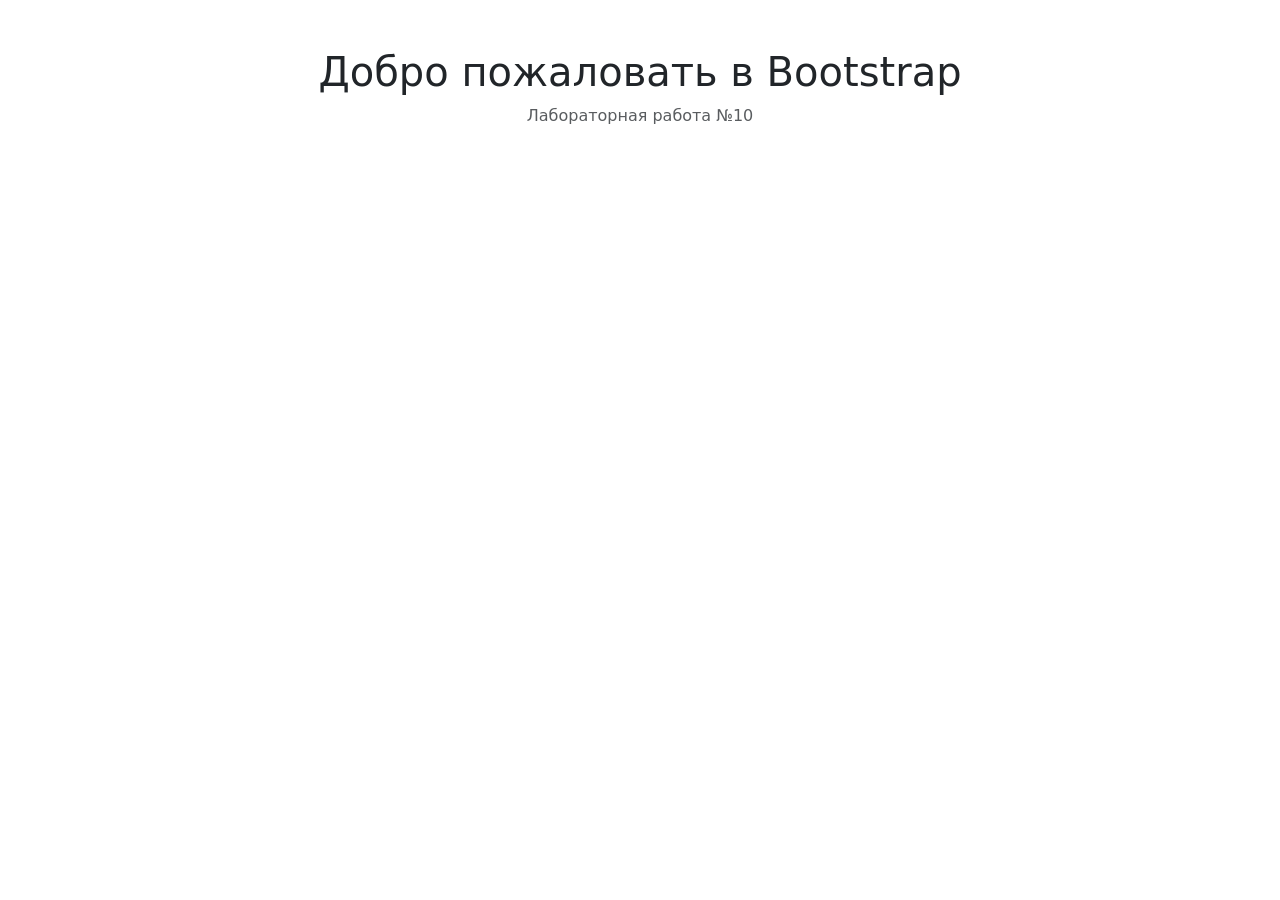
==== index.html @ 015f3136 "Step 2: Bootstrap connection via CDN" ====
<!DOCTYPE html>
<html lang="ru">
<head>
    <meta charset="UTF-8">
    <meta name="viewport" content="width=device-width, initial-scale=1.0">
    <title>Bootstrap Lab - Zhuravskii</title>
    <link 
        href="https://cdn.jsdelivr.net/npm/bootstrap@5.3.8/dist/css/bootstrap.min.css"
        rel="stylesheet" 
        integrity="sha384-sRIl4kxILFvY47J16cr9ZwB07vP4J8+LH7qKQnuqkuIAvNWLzeN8tE5YBujZqJLB" 
        crossorigin="anonymous"
        />
    <link rel="stylesheet" href="custom.css">

</head>
<body>
    <div class="container">
        <h1 class="text-center mt-5">Добро пожаловать в Bootstrap</h1>
        <p class="text-center text-muted">Лабораторная работа №10</p>
    </div>
    <script
    src="https://cdn.jsdelivr.net/npm/bootstrap@5.3.8/dist/js/bootstrap.bundle.min.js" 
    integrity="sha384-FKyoEForCGlyvwx9Hj09JcYn3nv7wiPVlz7YYwJrWVcXK/BmnVDxM+D2scQbITxI" 
    crossorigin="anonymous"
    ></script>
</html>
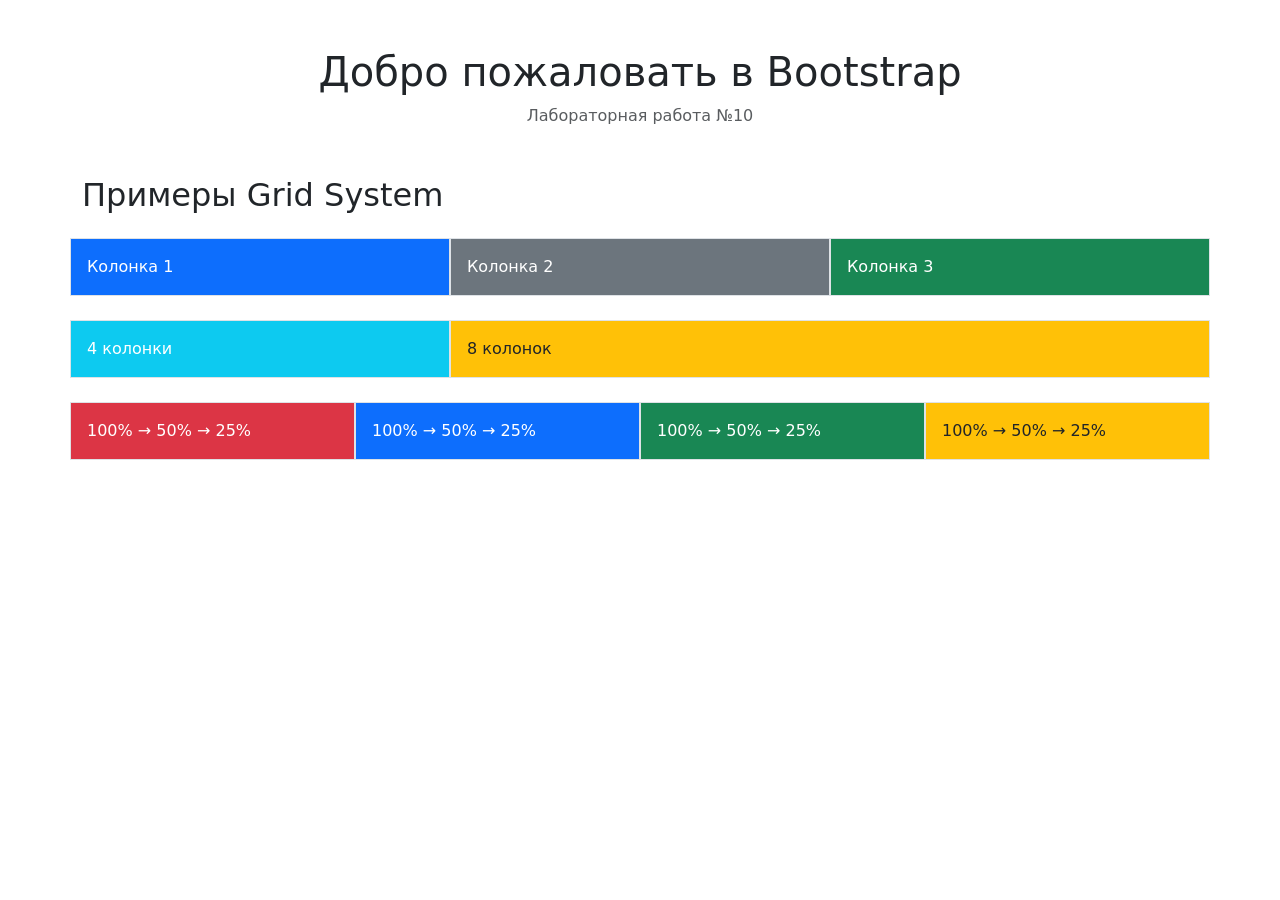
==== commit 5312f0bc: "Step 3: Bootstrap grid system examples" ====
--- a/index.html
+++ b/index.html
@@ -23,4 +23,26 @@
     integrity="sha384-FKyoEForCGlyvwx9Hj09JcYn3nv7wiPVlz7YYwJrWVcXK/BmnVDxM+D2scQbITxI" 
     crossorigin="anonymous"
     ></script>
+
+    <div class="container mt-5">
+<h2 class="mb-4">Примеры Grid System</h2>
+<!-- Пример 1: Равные колонки -->
+<div class="row mb-4">
+<div class="col bg-primary text-white p-3 border">Колонка 1</div>
+<div class="col bg-secondary text-white p-3 border">Колонка 2</div>
+<div class="col bg-success text-white p-3 border">Колонка 3</div>
+</div>
+<!-- Пример 2: Фиксированная ширина -->
+<div class="row mb-4">
+<div class="col-4 bg-info text-white p-3 border">4 колонки</div>
+<div class="col-8 bg-warning text-dark p-3 border">8 колонок</div>
+</div>
+<!-- Пример 3: Адаптивные колонки -->
+<div class="row mb-4">
+<div class="col-12 col-md-6 col-lg-3 bg-danger text-white p-3 border mb-2">100% → 50% → 25%</div>
+<div class="col-12 col-md-6 col-lg-3 bg-primary text-white p-3 border mb-2">100% → 50% → 25%</div>
+<div class="col-12 col-md-6 col-lg-3 bg-success text-white p-3 border mb-2">100% → 50% → 25%</div>
+<div class="col-12 col-md-6 col-lg-3 bg-warning text-dark p-3 border mb-2">100% → 50% → 25%</div>
+</div>
+</div>
 </html>
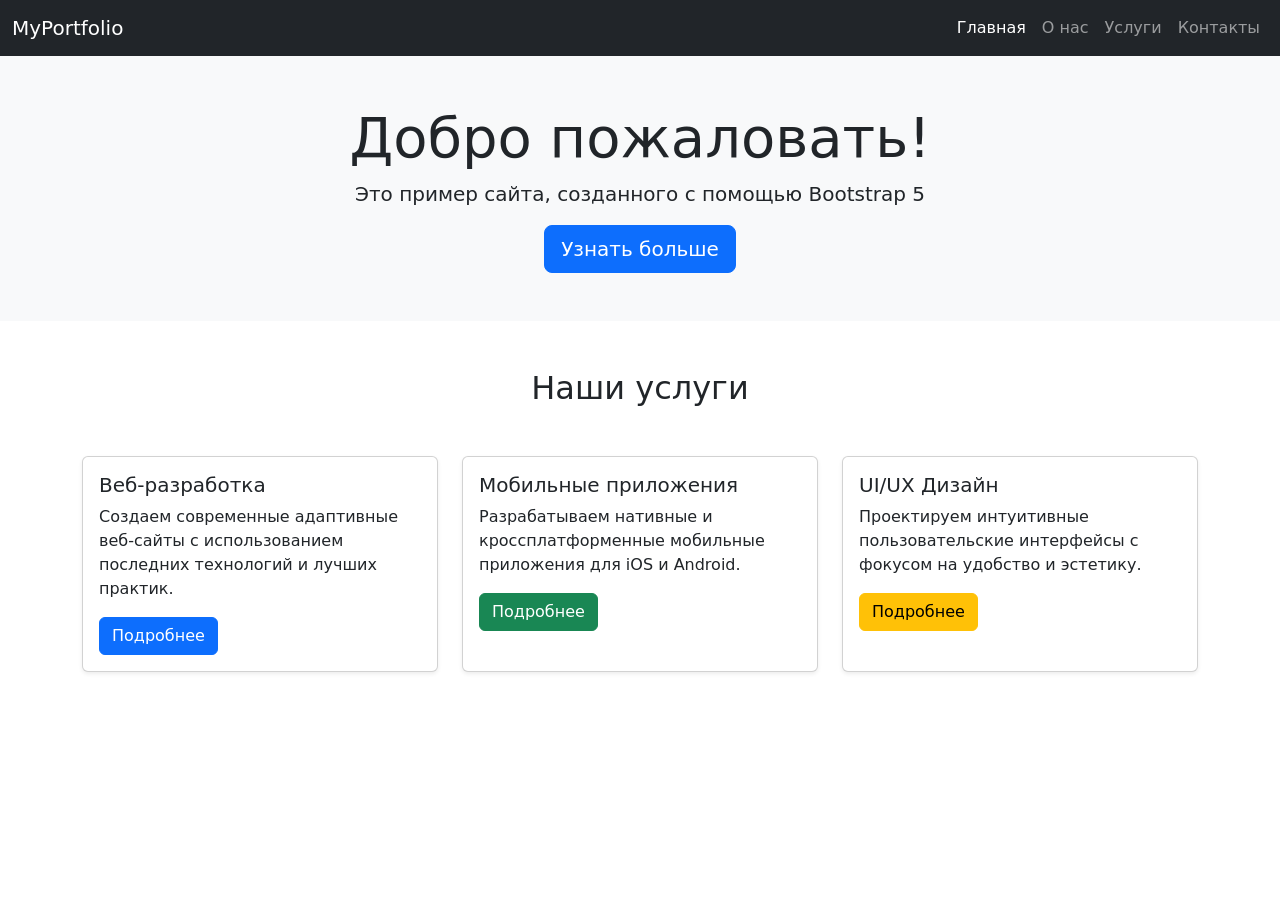
==== commit 0150c8fc: "Step 5: Bootstrap cards component" ====
--- a/index.html
+++ b/index.html
@@ -14,35 +14,127 @@
 
 </head>
 <body>
-    <div class="container">
-        <h1 class="text-center mt-5">Добро пожаловать в Bootstrap</h1>
-        <p class="text-center text-muted">Лабораторная работа №10</p>
-    </div>
+    
     <script
     src="https://cdn.jsdelivr.net/npm/bootstrap@5.3.8/dist/js/bootstrap.bundle.min.js" 
     integrity="sha384-FKyoEForCGlyvwx9Hj09JcYn3nv7wiPVlz7YYwJrWVcXK/BmnVDxM+D2scQbITxI" 
     crossorigin="anonymous"
     ></script>
-
+    
+<!--<div class="container">
+        <h1 class="text-center mt-5">Добро пожаловать в Bootstrap</h1>
+        <p class="text-center text-muted">Лабораторная работа №10</p>
+    </div>
     <div class="container mt-5">
-<h2 class="mb-4">Примеры Grid System</h2>
+<h2 class="mb-4">Примеры Grid System</h2>-->
 <!-- Пример 1: Равные колонки -->
-<div class="row mb-4">
+<!--<div class="row mb-4">
 <div class="col bg-primary text-white p-3 border">Колонка 1</div>
 <div class="col bg-secondary text-white p-3 border">Колонка 2</div>
 <div class="col bg-success text-white p-3 border">Колонка 3</div>
-</div>
+</div>-->
 <!-- Пример 2: Фиксированная ширина -->
-<div class="row mb-4">
+<!--<div class="row mb-4">
 <div class="col-4 bg-info text-white p-3 border">4 колонки</div>
 <div class="col-8 bg-warning text-dark p-3 border">8 колонок</div>
-</div>
+</div>-->
 <!-- Пример 3: Адаптивные колонки -->
-<div class="row mb-4">
+<!--<div class="row mb-4">
 <div class="col-12 col-md-6 col-lg-3 bg-danger text-white p-3 border mb-2">100% → 50% → 25%</div>
 <div class="col-12 col-md-6 col-lg-3 bg-primary text-white p-3 border mb-2">100% → 50% → 25%</div>
 <div class="col-12 col-md-6 col-lg-3 bg-success text-white p-3 border mb-2">100% → 50% → 25%</div>
 <div class="col-12 col-md-6 col-lg-3 bg-warning text-dark p-3 border mb-2">100% → 50% → 25%</div>
+</div>-->
+
+<!-- Навигационная панель -->
+<nav class="navbar navbar-expand-lg navbar-dark bg-dark">
+<div class="container-fluid">
+<a class="navbar-brand" href="#">MyPortfolio</a>
+<!-- Кнопка для мобильного меню -->
+<button
+class="navbar-toggler"
+type="button"
+data-bs-toggle="collapse"
+data-bs-target="#navbarNav"
+aria-controls="navbarNav"
+aria-expanded="false"
+aria-label="Toggle navigation"
+>
+<span class="navbar-toggler-icon"></span>
+</button>
+<!-- Пункты меню -->
+<div class="collapse navbar-collapse" id="navbarNav">
+<ul class="navbar-nav ms-auto">
+<li class="nav-item">
+<a class="nav-link active" href="#home">Главная</a>
+</li>
+<li class="nav-item">
+<a class="nav-link" href="#about">О нас</a>
+</li>
+<li class="nav-item">
+<a class="nav-link" href="#services">Услуги</a>
+</li>
+<li class="nav-item">
+<a class="nav-link" href="#contact">Контакты</a>
+</li>
+</ul>
 </div>
 </div>
+</nav>
+<!-- Hero секция -->
+<div class="container-fluid bg-light py-5" id="home">
+<div class="container text-center">
+<h1 class="display-4">Добро пожаловать!</h1>
+<p class="lead">Это пример сайта, созданного с помощью Bootstrap 5</p>
+<button class="btn btn-primary btn-lg">Узнать больше</button>
+</div>
+</div>
+
+
+<!-- Секция с карточками -->
+<div class="container my-5" id="services">
+<h2 class="text-center mb-5">Наши услуги</h2>
+<div class="row g-4">
+<!-- Карточка 1 -->
+<div class="col-12 col-md-6 col-lg-4">
+<div class="card h-100 shadow-sm">
+<div class="card-body">
+<h5 class="card-title">Веб-разработка</h5>
+<p class="card-text">
+Создаем современные адаптивные веб-сайты с использованием
+последних технологий и лучших практик.
+</p>
+<a href="#" class="btn btn-primary">Подробнее</a>
+</div>
+</div>
+</div>
+<!-- Карточка 2 -->
+<div class="col-12 col-md-6 col-lg-4">
+<div class="card h-100 shadow-sm">
+<div class="card-body">
+<h5 class="card-title">Мобильные приложения</h5>
+<p class="card-text">
+Разрабатываем нативные и кроссплатформенные мобильные приложения
+для iOS и Android.
+</p>
+<a href="#" class="btn btn-success">Подробнее</a>
+</div>
+</div>
+</div>
+<!-- Карточка 3 -->
+<div class="col-12 col-md-6 col-lg-4">
+<div class="card h-100 shadow-sm">
+<div class="card-body">
+<h5 class="card-title">UI/UX Дизайн</h5>
+<p class="card-text">
+Проектируем интуитивные пользовательские интерфейсы с фокусом на
+удобство и эстетику.
+</p>
+<a href="#" class="btn btn-warning">Подробнее</a>
+</div>
+</div>
+</div>
+</div>
+</div>
+
 </html>
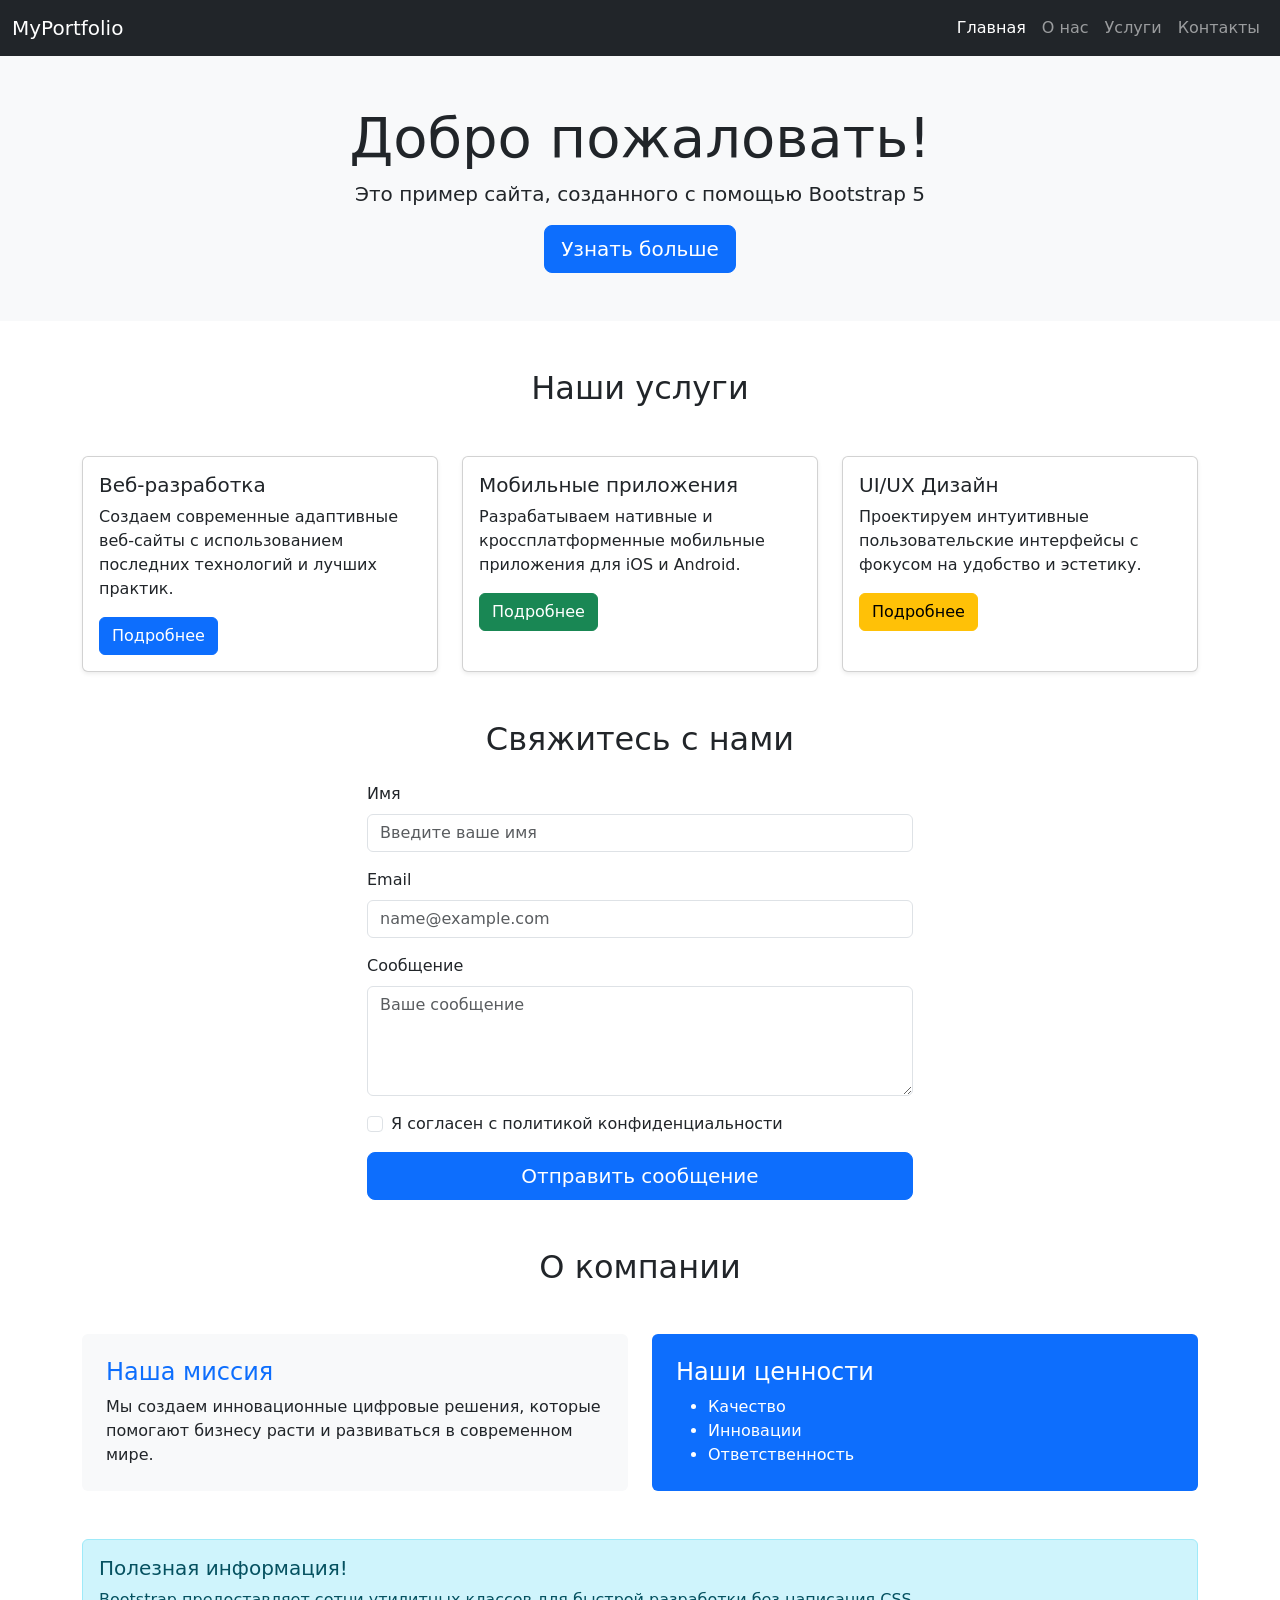
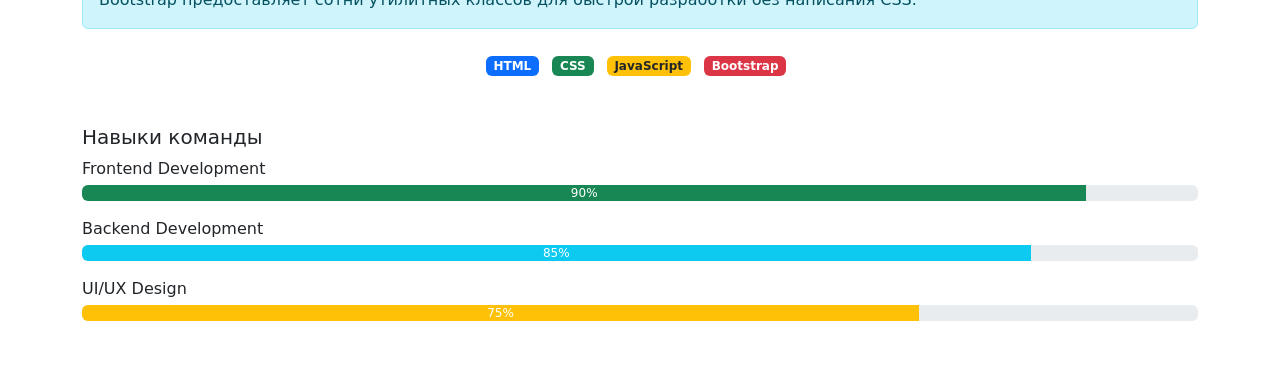
==== commit 2c44c71c: "Step 7: Bootstrap utility classes" ====
--- a/index.html
+++ b/index.html
@@ -137,4 +137,191 @@
 </div>
 </div>
 
+<!-- Секция с формой -->
+<div class="container my-5" id="contact">
+<div class="row justify-content-center">
+<div class="col-lg-6">
+<h2 class="text-center mb-4">Свяжитесь с нами</h2>
+<form id="contactForm" class="needs-validation" novalidate>
+<!-- Имя -->
+<div class="mb-3">
+<label for="name" class="form-label">Имя</label>
+<input
+type="text"
+class="form-control"
+id="name"
+placeholder="Введите ваше имя"
+required
+/>
+<div class="invalid-feedback">Пожалуйста, введите ваше имя</div>
+</div>
+<!-- Email -->
+<div class="mb-3">
+<label for="email" class="form-label">Email</label>
+<input
+type="email"
+class="form-control"
+id="email"
+placeholder="name@example.com"
+required
+/>
+<div class="invalid-feedback">
+Пожалуйста, введите корректный email
+</div>
+</div>
+<!-- Сообщение -->
+<div class="mb-3">
+<label for="message" class="form-label">Сообщение</label>
+<textarea
+class="form-control"
+id="message"
+rows="4"
+placeholder="Ваше сообщение"
+required
+></textarea>
+<div class="invalid-feedback">Пожалуйста, введите сообщение</div>
+</div>
+<!-- Checkbox -->
+<div class="mb-3 form-check">
+<input
+type="checkbox"
+class="form-check-input"
+id="agree"
+required
+/>
+<label class="form-check-label" for="agree">
+Я согласен с политикой конфиденциальности
+</label>
+<div class="invalid-feedback">
+Вы должны согласиться с условиями
+</div>
+</div>
+<!-- Кнопка отправки -->
+<div class="d-grid">
+<button type="submit" class="btn btn-primary btn-lg">
+Отправить сообщение
+</button>
+</div>
+</form>
+</div>
+</div>
+</div>
+
+<script>
+// Валидация формы Bootstrap
+(function () {
+"use strict";
+const form = document.getElementById("contactForm");
+form.addEventListener(
+"submit",
+function (event) {
+if (!form.checkValidity()) {
+event.preventDefault();
+event.stopPropagation();
+} else {
+event.preventDefault();
+alert("Форма успешно отправлена!");
+form.reset();
+form.classList.remove("was-validated");
+}
+form.classList.add("was-validated");
+},
+false
+);
+})();
+</script>
+
+
+<!-- Секция утилитных классов -->
+<div class="container my-5" id="about">
+<h2 class="text-center mb-5">О компании</h2>
+<!-- Отступы и выравнивание -->
+<div class="row">
+<div class="col-md-6 mb-4">
+<div class="p-4 bg-light rounded">
+<h4 class="text-primary">Наша миссия</h4>
+<p class="mb-0">
+Мы создаем инновационные цифровые решения, которые помогают
+бизнесу расти и развиваться в современном мире.
+</p>
+</div>
+</div>
+<div class="col-md-6 mb-4">
+<div class="p-4 bg-primary text-white rounded">
+<h4>Наши ценности</h4>
+<ul class="mb-0">
+<li>Качество</li>
+<li>Инновации</li>
+<li>Ответственность</li>
+</ul>
+</div>
+</div>
+</div>
+<!-- Примеры утилитных классов -->
+<div class="alert alert-info mt-4" role="alert">
+<h5 class="alert-heading">Полезная информация!</h5>
+<p class="mb-0">
+Bootstrap предоставляет сотни утилитных классов для быстрой разработки
+без написания CSS.
+</p>
+</div>
+<!-- Бейджи и кнопки -->
+<div class="text-center mt-4">
+<span class="badge bg-primary me-2">HTML</span>
+<span class="badge bg-success me-2">CSS</span>
+<span class="badge bg-warning text-dark me-2">JavaScript</span>
+<span class="badge bg-danger me-2">Bootstrap</span>
+</div>
+<!-- Прогресс-бары -->
+<div class="mt-5">
+<h5>Навыки команды</h5>
+<div class="mb-3">
+<label class="mb-1">Frontend Development</label>
+<div class="progress">
+<div
+class="progress-bar bg-success"
+role="progressbar"
+style="width: 90%"
+aria-valuenow="90"
+aria-valuemin="0"
+aria-valuemax="100"
+>
+90%
+</div>
+</div>
+</div>
+<div class="mb-3">
+<label class="mb-1">Backend Development</label>
+<div class="progress">
+<div
+class="progress-bar bg-info"
+role="progressbar"
+style="width: 85%"
+aria-valuenow="85"
+aria-valuemin="0"
+aria-valuemax="100"
+>
+85%
+</div>
+</div>
+</div>
+<div class="mb-3">
+<label class="mb-1">UI/UX Design</label>
+<div class="progress">
+<div
+class="progress-bar bg-warning"
+role="progressbar"
+style="width: 75%"
+aria-valuenow="75"
+aria-valuemin="0"
+aria-valuemax="100"
+>
+75%
+</div>
+</div>
+</div>
+</div>
+</div>
+
+
 </html>
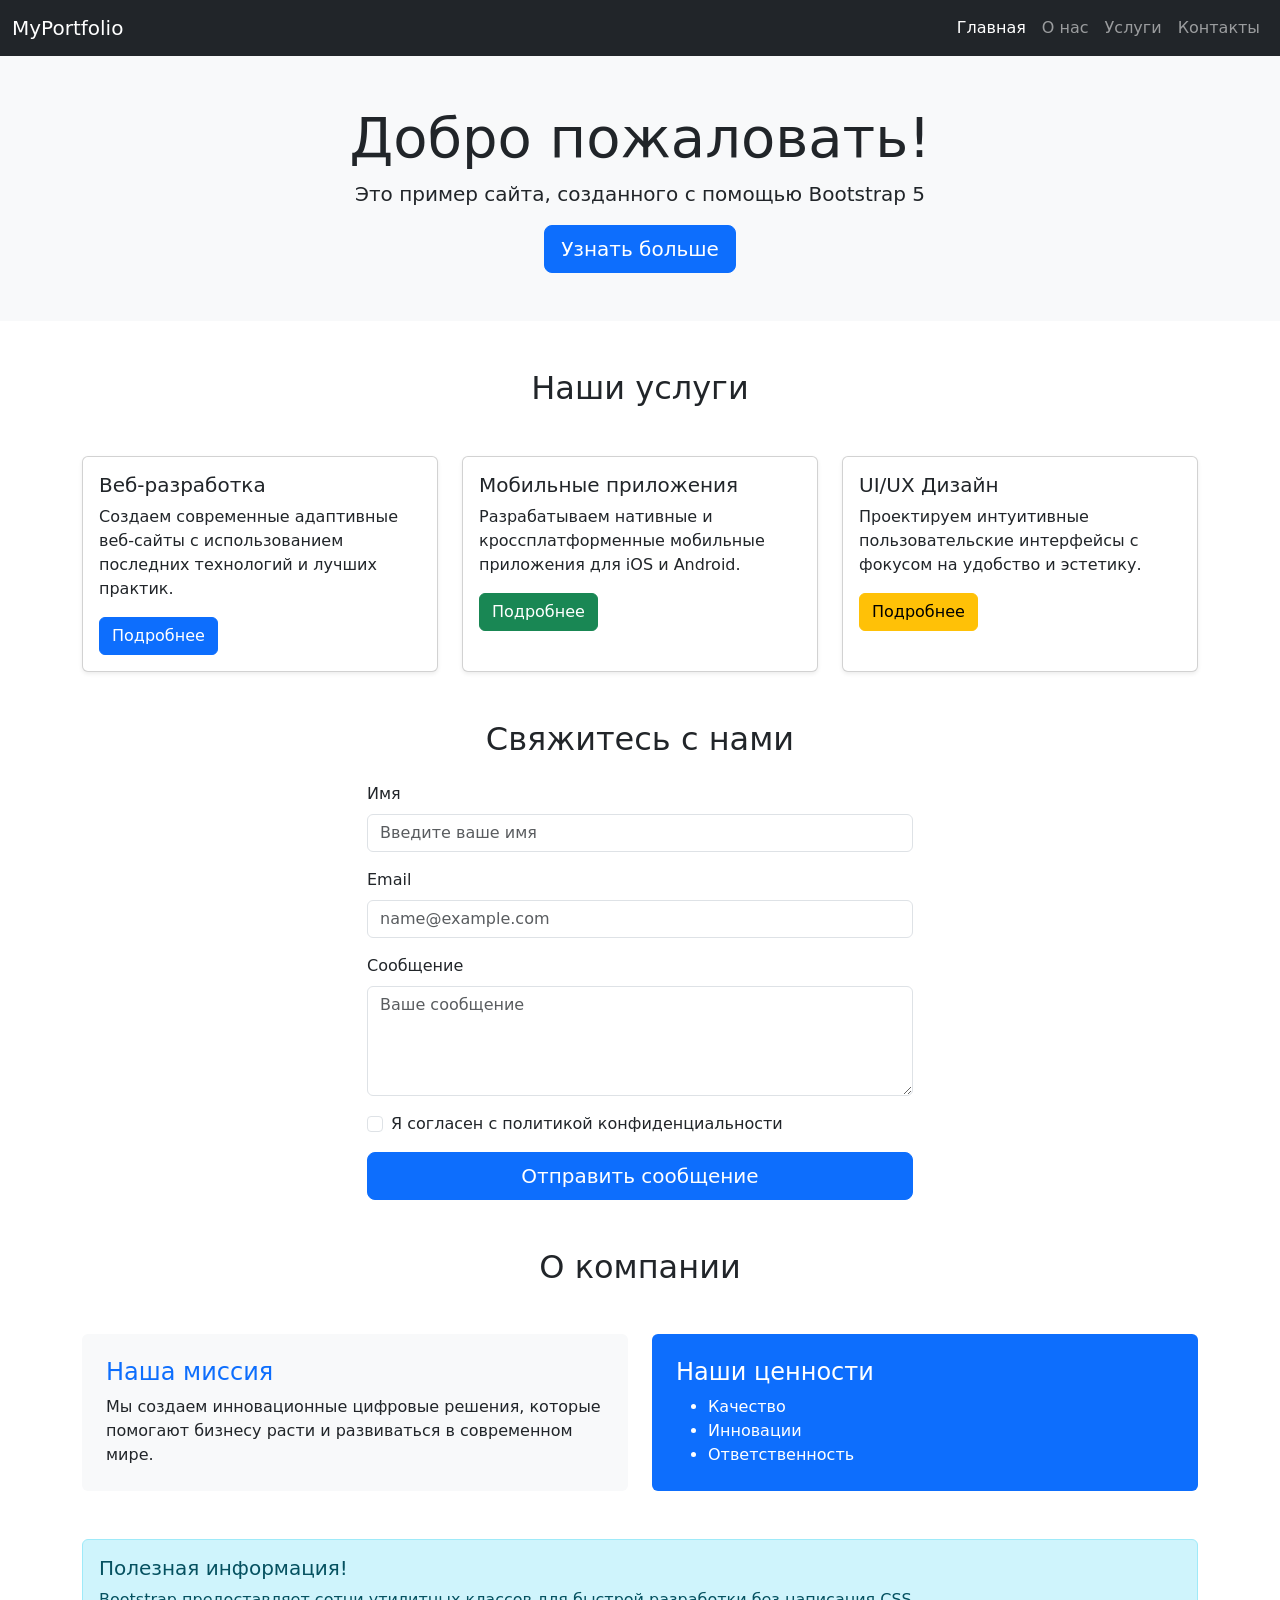
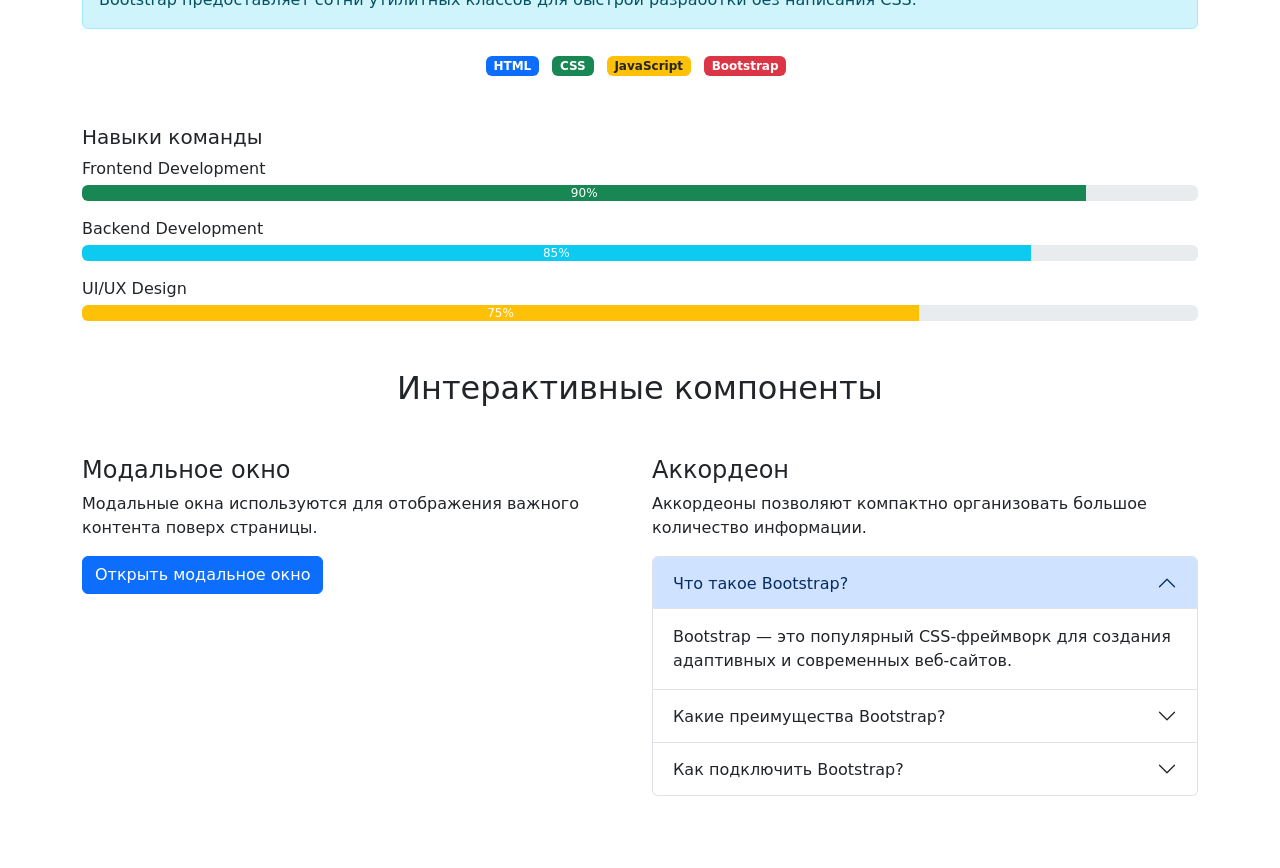
==== commit 899028ba: "Step 8: Bootstrap modal and accordion" ====
--- a/index.html
+++ b/index.html
@@ -324,4 +324,155 @@
 </div>
 
 
+<!-- Секция с модальным окном и аккордеоном -->
+<div class="container my-5">
+<h2 class="text-center mb-5">Интерактивные компоненты</h2>
+<div class="row">
+<!-- Модальное окно -->
+<div class="col-md-6 mb-4">
+<h4>Модальное окно</h4>
+<p>
+Модальные окна используются для отображения важного контента поверх
+страницы.
+</p>
+<!-- Кнопка открытия модального окна -->
+<button
+type="button"
+class="btn btn-primary"
+data-bs-toggle="modal"
+data-bs-target="#exampleModal"
+>
+Открыть модальное окно
+</button>
+<!-- Само модальное окно -->
+<div
+class="modal fade"
+id="exampleModal"
+tabindex="-1"
+aria-labelledby="exampleModalLabel"
+aria-hidden="true"
+>
+<div class="modal-dialog modal-dialog-centered">
+<div class="modal-content">
+<div class="modal-header">
+<h5 class="modal-title" id="exampleModalLabel">
+Добро пожаловать!
+</h5>
+<button
+type="button"
+class="btn-close"
+data-bs-dismiss="modal"
+aria-label="Close"
+></button>
+</div>
+<div class="modal-body">
+Это пример модального окна Bootstrap. Здесь может быть любой
+контент: текст, формы, изображения.
+</div>
+<div class="modal-footer">
+<button
+type="button"
+class="btn btn-secondary"
+data-bs-dismiss="modal"
+>
+Закрыть
+</button>
+<button type="button" class="btn btn-primary">
+Сохранить изменения
+</button>
+</div>
+</div>
+</div>
+</div>
+</div>
+<!-- Аккордеон -->
+<div class="col-md-6 mb-4">
+<h4>Аккордеон</h4>
+<p>
+Аккордеоны позволяют компактно организовать большое количество информации.
+</p>
+<div class="accordion" id="accordionExample">
+<!-- Элемент 1 -->
+<div class="accordion-item">
+<h2 class="accordion-header" id="headingOne">
+<button
+class="accordion-button"
+type="button"
+data-bs-toggle="collapse"
+data-bs-target="#collapseOne"
+aria-expanded="true"
+aria-controls="collapseOne"
+>
+Что такое Bootstrap?
+</button>
+</h2>
+<div
+id="collapseOne"
+class="accordion-collapse collapse show"
+aria-labelledby="headingOne"
+data-bs-parent="#accordionExample"
+>
+<div class="accordion-body">
+Bootstrap — это популярный CSS-фреймворк для создания
+адаптивных и современных веб-сайтов.
+</div>
+</div>
+</div>
+<!-- Элемент 2 -->
+<div class="accordion-item">
+<h2 class="accordion-header" id="headingTwo">
+<button
+class="accordion-button collapsed"
+type="button"
+data-bs-toggle="collapse"
+data-bs-target="#collapseTwo"
+aria-expanded="false"
+aria-controls="collapseTwo"
+>
+Какие преимущества Bootstrap?
+</button>
+</h2>
+<div
+id="collapseTwo"
+class="accordion-collapse collapse"
+aria-labelledby="headingTwo"
+data-bs-parent="#accordionExample"
+>
+<div class="accordion-body">
+Быстрая разработка, готовые компоненты, адаптивность,
+кроссбраузерность и большое сообщество разработчиков.
+</div>
+</div>
+</div>
+<!-- Элемент 3 -->
+<div class="accordion-item">
+<h2 class="accordion-header" id="headingThree">
+<button
+class="accordion-button collapsed"
+type="button"
+data-bs-toggle="collapse"
+data-bs-target="#collapseThree"
+aria-expanded="false"
+aria-controls="collapseThree"
+>
+Как подключить Bootstrap?
+</button>
+</h2>
+<div
+id="collapseThree"
+class="accordion-collapse collapse"
+aria-labelledby="headingThree"
+data-bs-parent="#accordionExample"
+>
+<div class="accordion-body">
+Bootstrap можно подключить через CDN (быстро) или установить
+локально через npm (для продакшн-проектов).
+</div>
+</div>
+</div>
+</div>
+</div>
+</div>
+</div>
+
 </html>
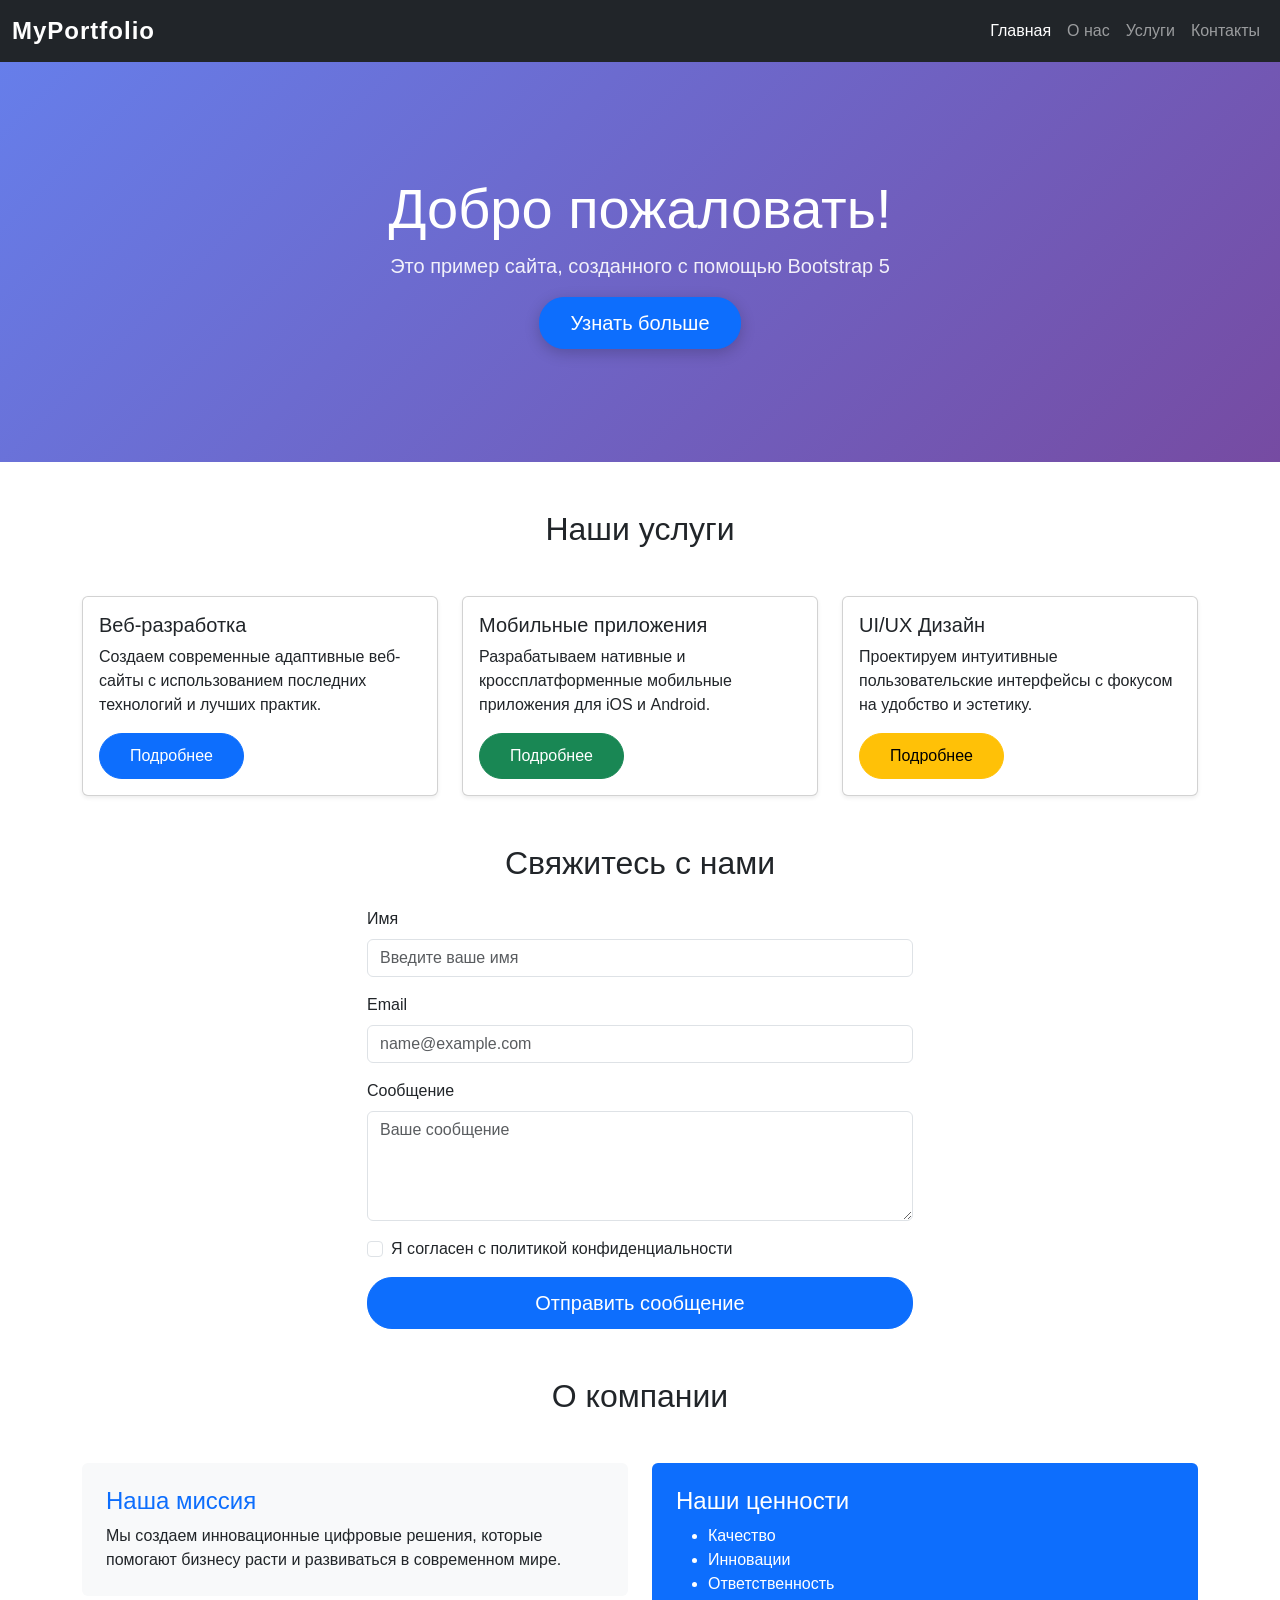
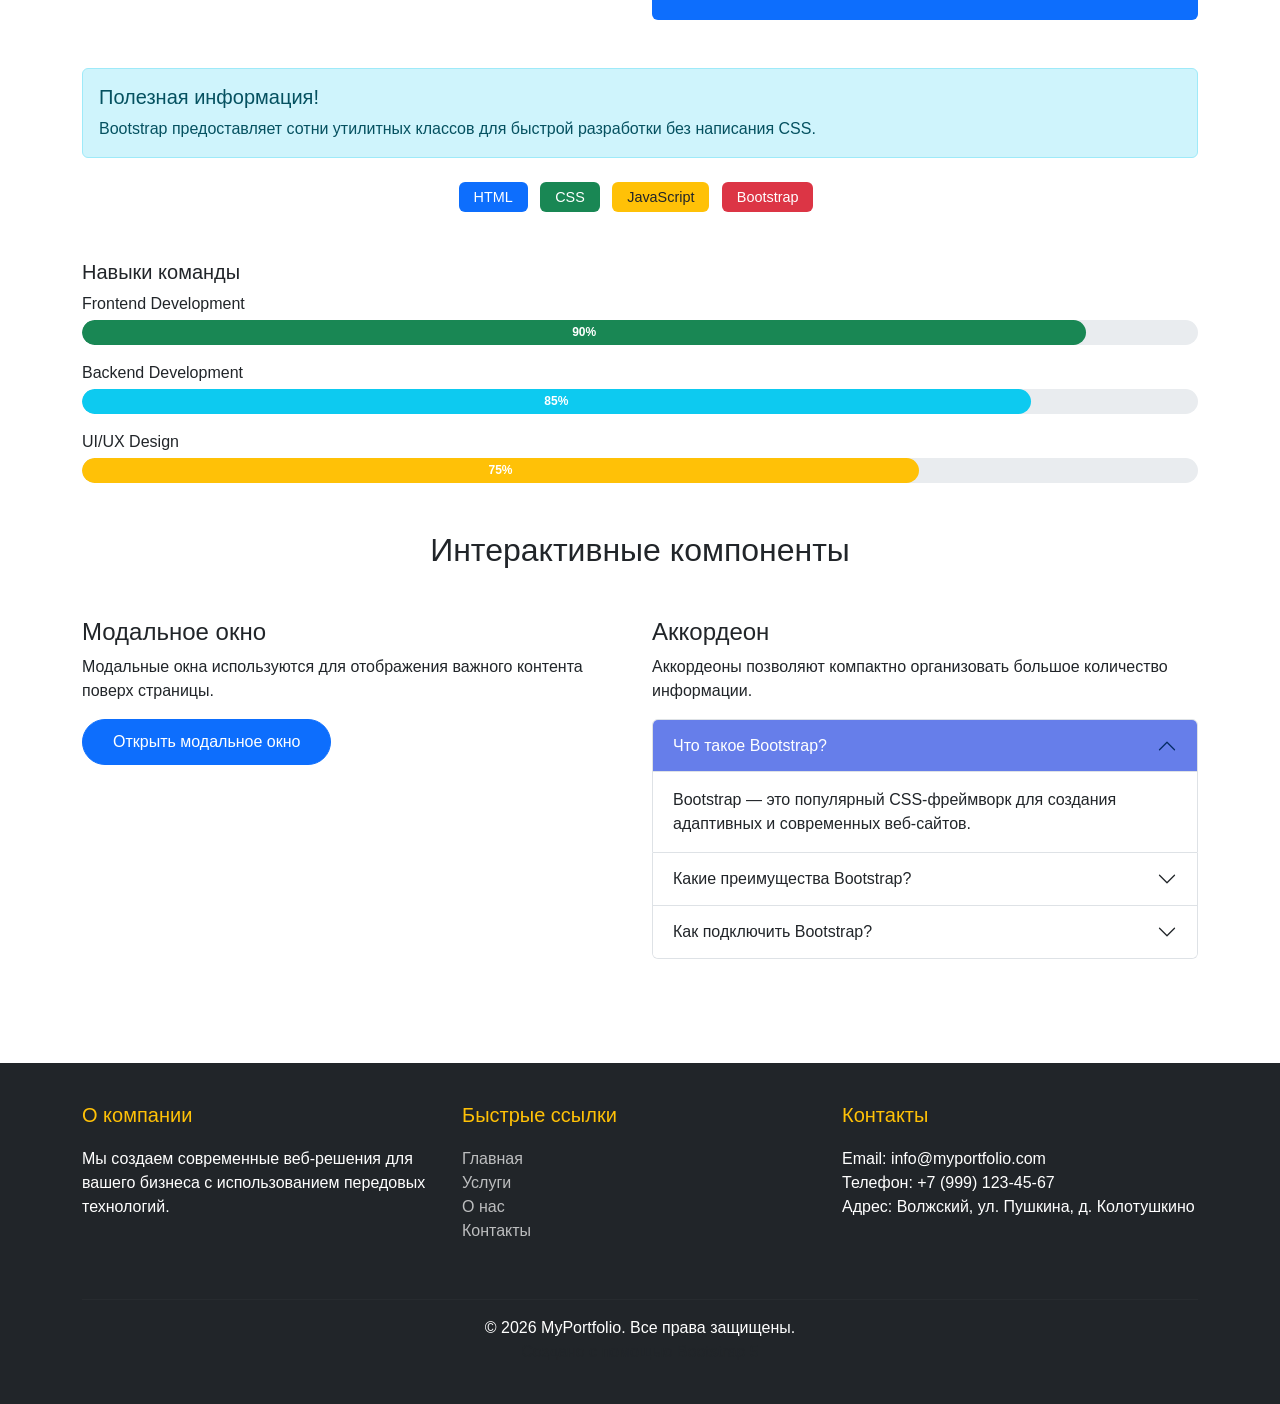
==== commit 51663f1a: "Step 9: custom CSS styles for Bootstrap" ====
--- a/index.html
+++ b/index.html
@@ -475,4 +475,42 @@
 </div>
 </div>
 
+<!-- Футер -->
+<footer>
+<div class="container">
+<div class="row">
+<div class="col-md-4 mb-4">
+<h5>О компании</h5>
+<p>
+Мы создаем современные веб-решения для вашего бизнеса с
+использованием передовых технологий.
+</p>
+</div>
+<div class="col-md-4 mb-4">
+<h5>Быстрые ссылки</h5>
+<ul class="list-unstyled">
+<li><a href="#home">Главная</a></li>
+<li><a href="#services">Услуги</a></li>
+<li><a href="#about">О нас</a></li>
+<li><a href="#contact">Контакты</a></li>
+</ul>
+</div>
+<div class="col-md-4 mb-4">
+<h5>Контакты</h5>
+<ul class="list-unstyled">
+<li>Email: info@myportfolio.com</li>
+<li>Телефон: +7 (999) 123-45-67</li>
+<li>Адрес: Волжский, ул. Пушкина, д. Колотушкино</li>
+</ul>
+</div>
+</div>
+<hr style="border-color: rgba(255, 255, 255, 0.1)" />
+<div class="text-center mt-3">
+<p class="mb-0">&copy; 2026 MyPortfolio. Все права защищены.</p>
+<p class="mb-0 text-muted">Создано с помощью Bootstrap 5</p>
+</div>
+</div>
+</footer>
+
+
 </html>
--- a/custom.css
+++ b/custom.css
@@ -0,0 +1,150 @@
+.card {
+  transition: transform 0.3s ease;
+}
+
+.card:hover {
+  transform: scale(1.05);
+}
+
+/* Общие стили */
+body {
+    font-family: "Segoe UI", Tahoma, Geneva, Verdana, sans-serif;
+}
+
+/* Кастомные цвета для навбара */
+.navbar-brand {
+    font-weight: bold;
+    font-size: 1.5rem;
+    letter-spacing: 1px;
+}
+
+.navbar-dark .navbar-nav .nav-link:hover {
+    color: #ffc107 !important;
+    transition: color 0.3s ease;
+}
+
+/* Улучшение Hero-секции */
+#home {
+    background: linear-gradient(135deg, #667eea 0%, #764ba2 100%);
+    color: white;
+    min-height: 400px;
+    display: flex;
+    align-items: center;
+}
+
+#home h1 {
+    color: white;
+}
+
+#home .lead {
+    color: rgba(255, 255, 255, 0.9);
+}
+
+#home .btn {
+    box-shadow: 0 4px 15px rgba(0, 0, 0, 0.2);
+    transition: transform 0.3s ease;
+}
+
+#home .btn:hover {
+    transform: translateY(-3px);
+    box-shadow: 0 6px 20px rgba(0, 0, 0, 0.3);
+}
+
+/* Анимация для карточек */
+.card {
+    transition: transform 0.3s ease, box-shadow 0.3s ease;
+}
+
+.card:hover {
+    transform: translateY(-10px);
+    box-shadow: 0 10px 30px rgba(0, 0, 0, 0.15) !important;
+}
+
+/* Стилизация кнопок */
+.btn {
+    border-radius: 25px;
+    padding: 10px 30px;
+    font-weight: 500;
+    transition: all 0.3s ease;
+}
+
+/* Улучшение формы */
+.form-control:focus {
+    border-color: #667eea;
+    box-shadow: 0 0 0 0.2rem rgba(102, 126, 234, 0.25);
+}
+
+/* Анимация для бейджей */
+.badge {
+    padding: 8px 15px;
+    font-size: 0.9rem;
+    font-weight: 500;
+    transition: transform 0.2s ease;
+}
+
+.badge:hover {
+    transform: scale(1.1);
+    cursor: pointer;
+}
+
+/* Стилизация прогресс-баров */
+.progress {
+    height: 25px;
+    border-radius: 15px;
+    background-color: #e9ecef;
+}
+
+.progress-bar {
+    border-radius: 15px;
+    font-weight: bold;
+    line-height: 25px;
+}
+
+/* Улучшение аккордеона */
+.accordion-button:not(.collapsed) {
+    background-color: #667eea;
+    color: white;
+}
+
+.accordion-button:focus {
+    box-shadow: none;
+    border-color: #667eea;
+}
+
+/* Футер */
+footer {
+    background-color: #212529;
+    color: white;
+    padding: 40px 0;
+    margin-top: 80px;
+}
+
+footer h5 {
+    color: #ffc107;
+    margin-bottom: 20px;
+}
+
+footer a {
+    color: rgba(255, 255, 255, 0.7);
+    text-decoration: none;
+    transition: color 0.3s ease;
+}
+
+footer a:hover {
+    color: #ffc107;
+}
+
+/* Адаптивность */
+@media (max-width: 768px) {
+    #home {
+        min-height: 300px;
+    }
+
+    #home h1 {
+        font-size: 2rem;
+    }
+
+    .card {
+        margin-bottom: 20px;
+    }
+}
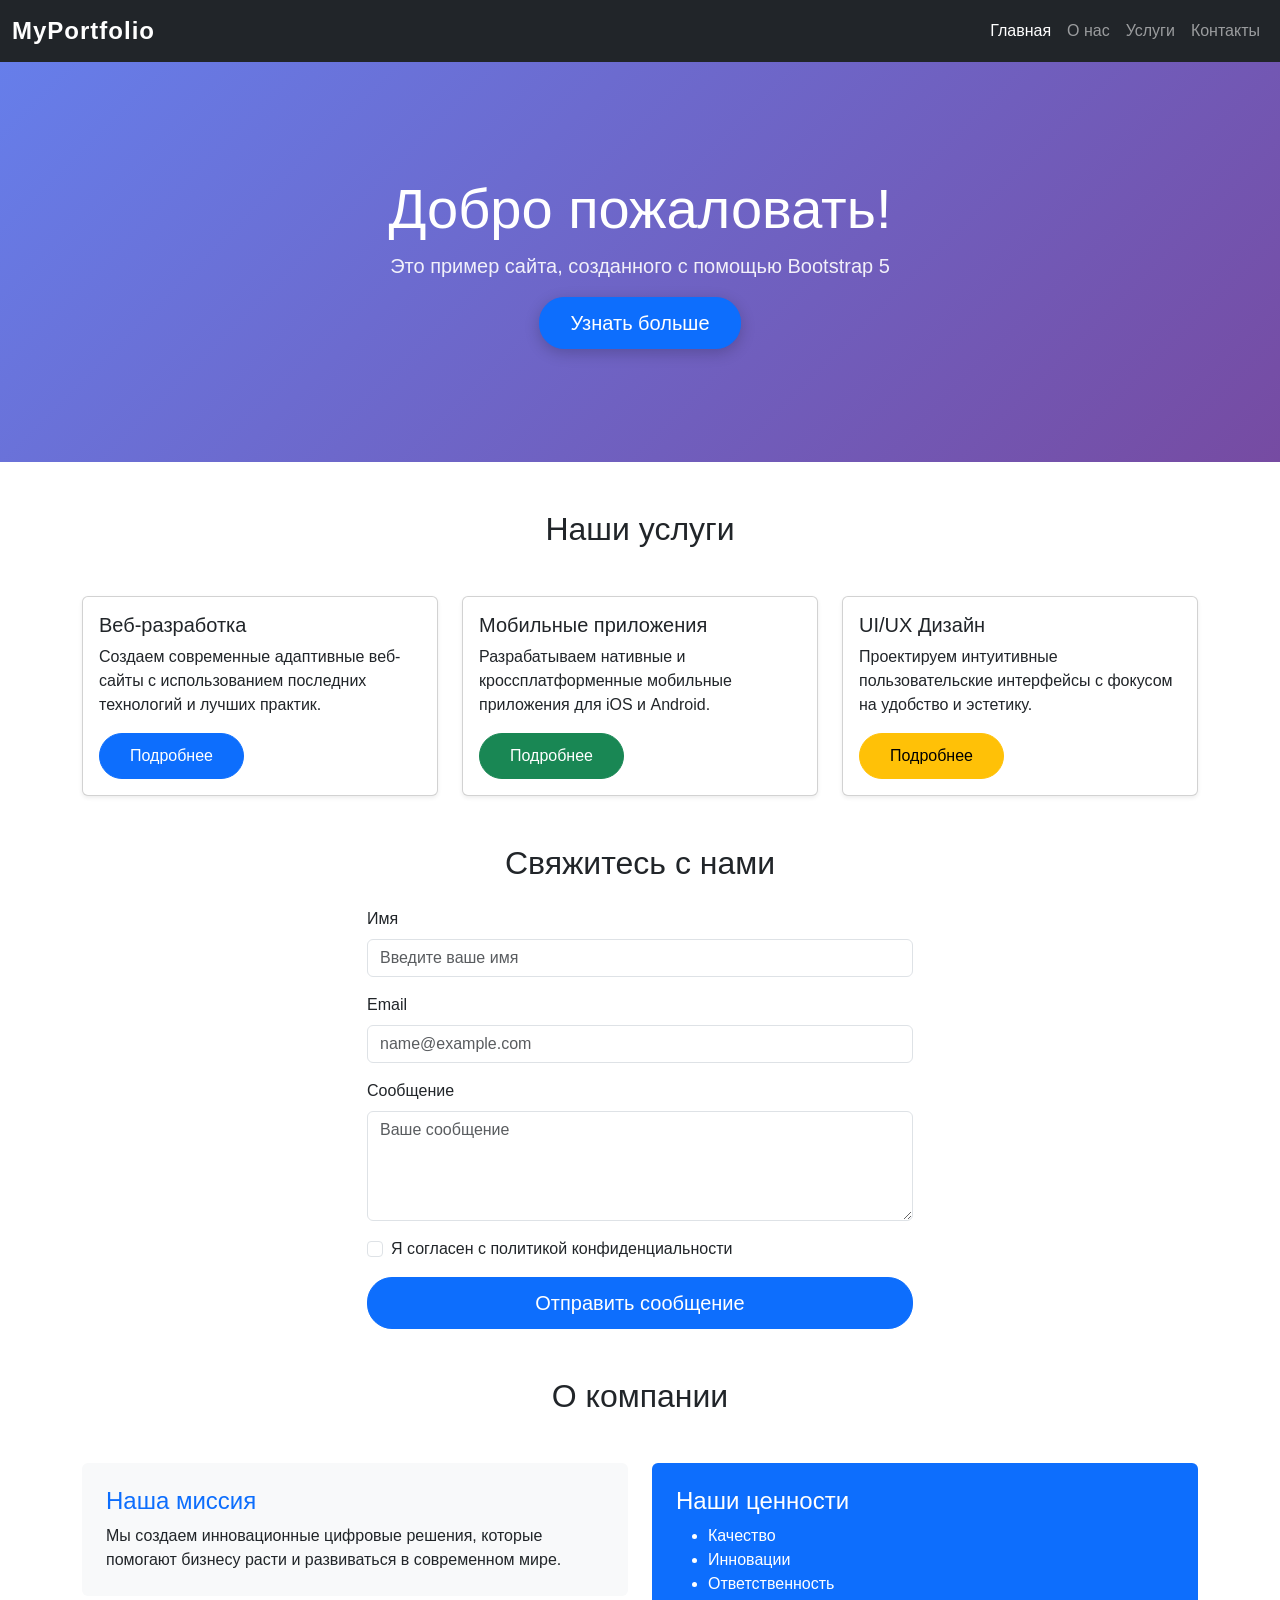
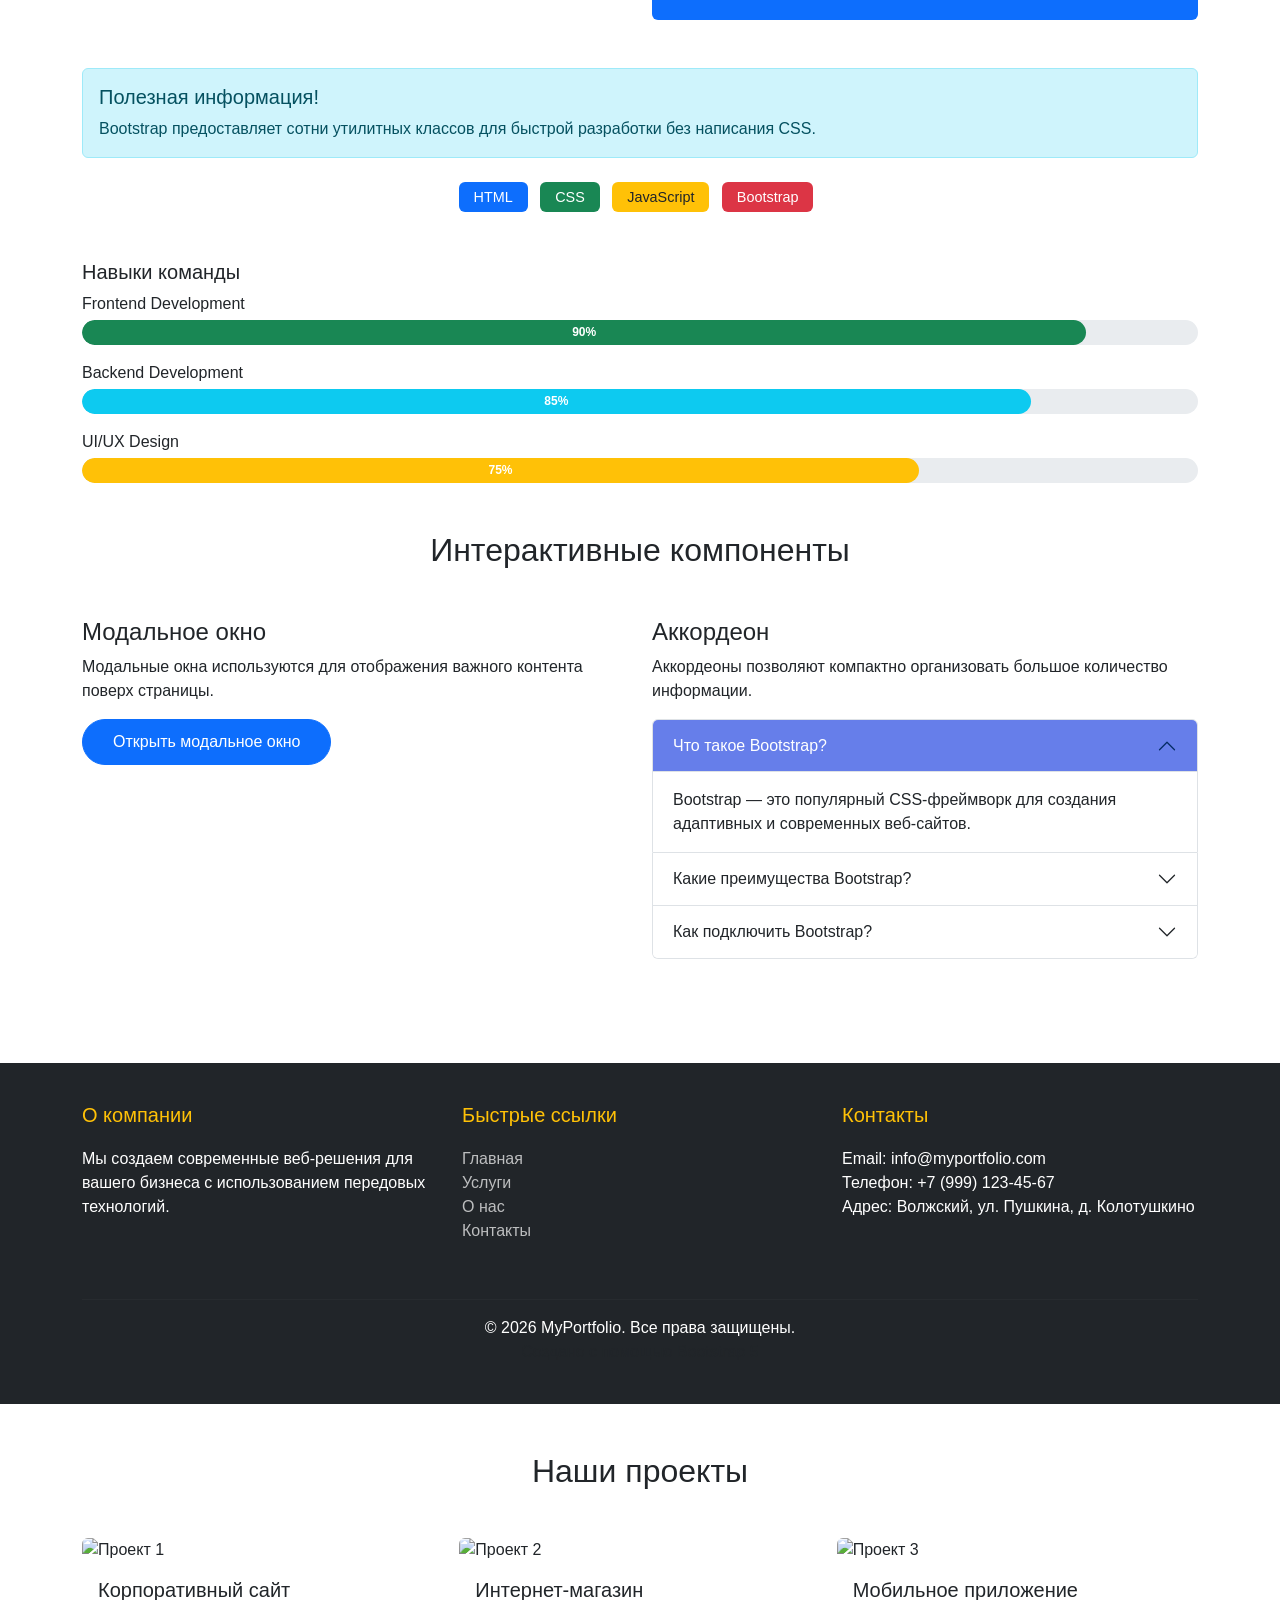
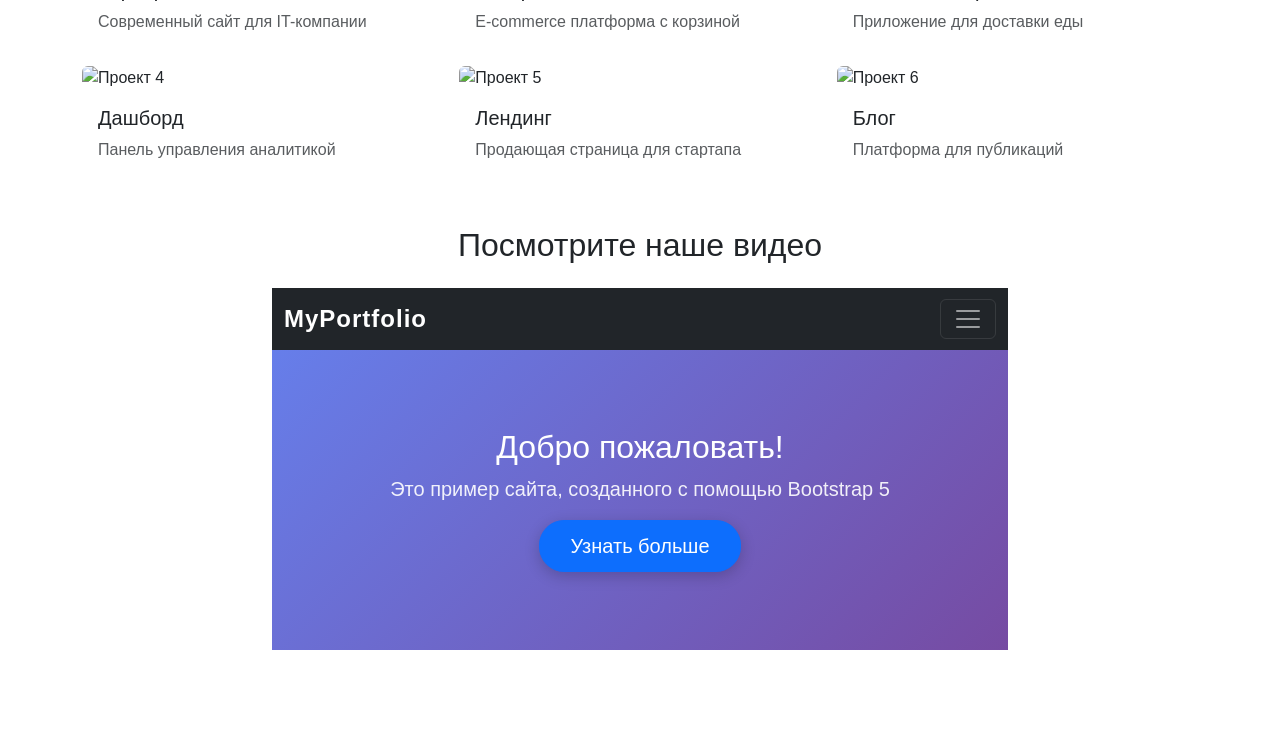
==== commit a040e301: "Step 10: responsive images and embedded media" ====
--- a/index.html
+++ b/index.html
@@ -513,4 +513,108 @@
 </footer>
 
 
+
+<!-- Секция с галереей изображений -->
+<div class="container my-5">
+<h2 class="text-center mb-5">Наши проекты</h2>
+<div class="row g-3">
+<div class="col-12 col-sm-6 col-lg-4">
+<div class="card border-0">
+<img
+src="https://placeholder.apptor.studio/200/200/product1.png"
+class="card-img-top img-fluid rounded"
+alt="Проект 1"
+/>
+<div class="card-body">
+<h5 class="card-title">Корпоративный сайт</h5>
+<p class="card-text text-muted">
+Современный сайт для IT-компании
+</p>
+</div>
+</div>
+</div>
+<div class="col-12 col-sm-6 col-lg-4">
+<div class="card border-0">
+<img
+src="https://placeholder.apptor.studio/200/200/product2.png"
+class="card-img-top img-fluid rounded"
+alt="Проект 2"
+/>
+<div class="card-body">
+<h5 class="card-title">Интернет-магазин</h5>
+<p class="card-text text-muted">
+E-commerce платформа с корзиной
+</p>
+</div>
+</div>
+</div>
+<div class="col-12 col-sm-6 col-lg-4">
+<div class="card border-0">
+<img
+src="https://placeholder.apptor.studio/200/200/product3.png"
+class="card-img-top img-fluid rounded"
+alt="Проект 3"
+/>
+<div class="card-body">
+<h5 class="card-title">Мобильное приложение</h5>
+<p class="card-text text-muted">Приложение для доставки еды</p>
+</div>
+</div>
+</div>
+<div class="col-12 col-sm-6 col-lg-4">
+<div class="card border-0">
+<img
+src="https://placeholder.apptor.studio/200/200/product4.png"
+class="card-img-top img-fluid rounded"
+alt="Проект 4"
+/>
+<div class="card-body">
+<h5 class="card-title">Дашборд</h5>
+<p class="card-text text-muted">Панель управления аналитикой</p>
+</div>
+</div>
+</div>
+<div class="col-12 col-sm-6 col-lg-4">
+<div class="card border-0">
+<img
+src="https://placeholder.apptor.studio/200/200/product5.png"
+class="card-img-top img-fluid rounded"
+alt="Проект 5"
+/>
+<div class="card-body">
+<h5 class="card-title">Лендинг</h5>
+<p class="card-text text-muted">
+Продающая страница для стартапа
+</p>
+</div>
+</div>
+</div>
+<div class="col-12 col-sm-6 col-lg-4">
+<div class="card border-0">
+<img
+src="https://placeholder.apptor.studio/200/200/product6.png"
+class="card-img-top img-fluid rounded"
+alt="Проект 6"
+/>
+<div class="card-body">
+<h5 class="card-title">Блог</h5>
+<p class="card-text text-muted">Платформа для публикаций</p>
+</div>
+</div>
+</div>
+</div>
+</div>
+<!-- Секция с встроенным видео -->
+<div class="container my-5">
+<h2 class="text-center mb-4">Посмотрите наше видео</h2>
+<div class="row justify-content-center">
+<div class="col-lg-8">
+<div class="ratio ratio-16x9">
+<iframe src="#" title="Видео презентация" allowfullscreen></iframe>
+</div>
+</div>
+</div>
+</div>
+
+
 </html>
